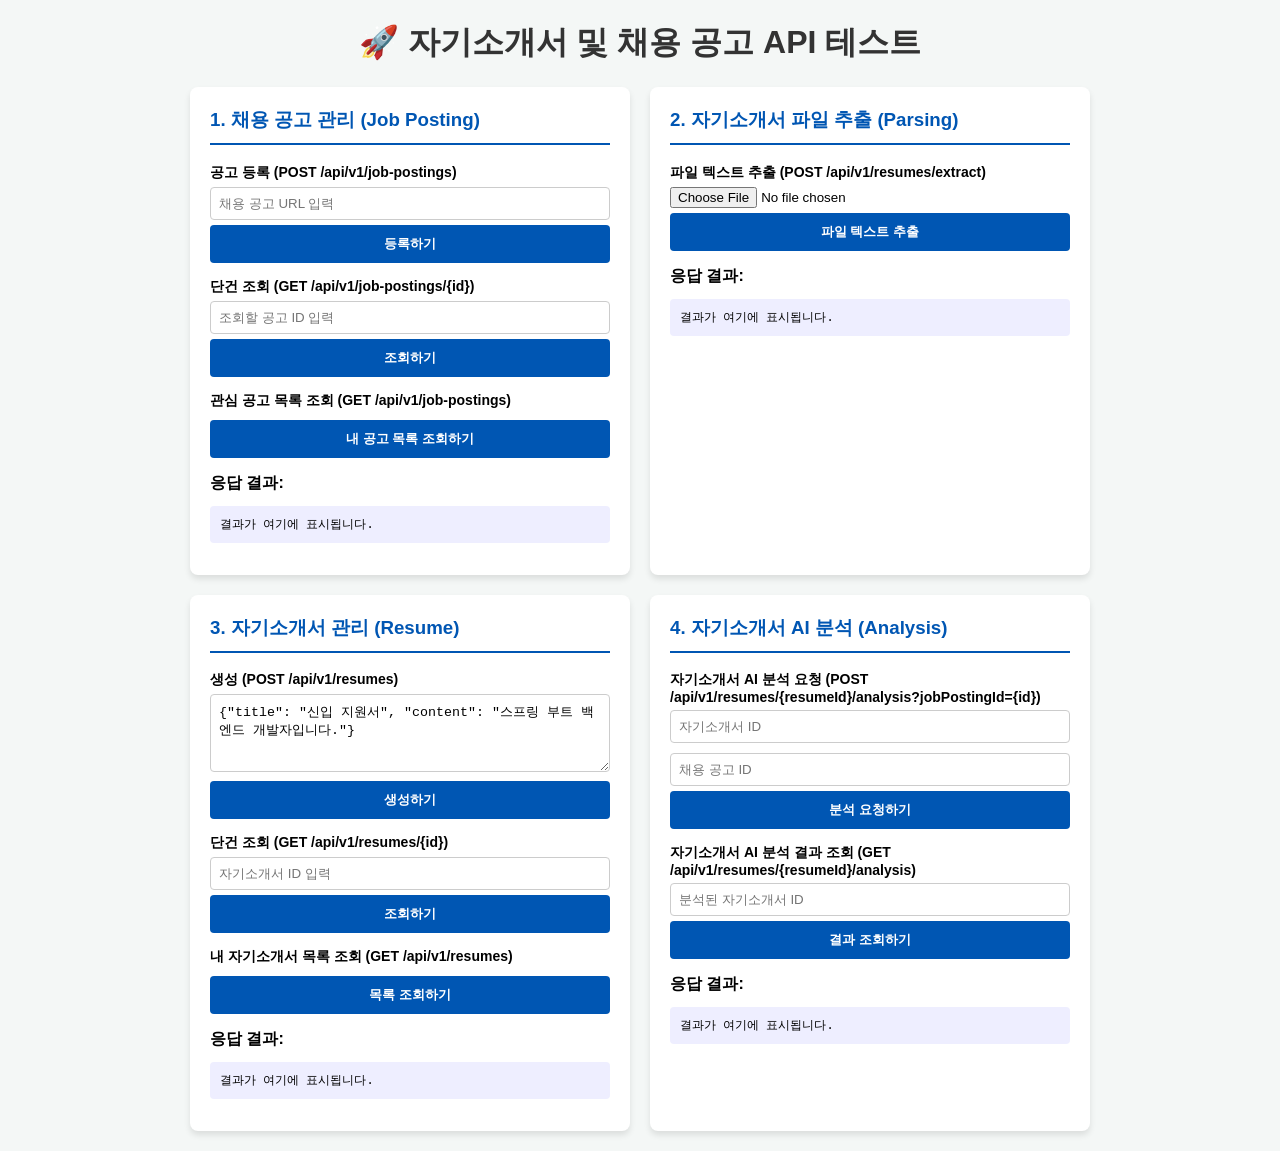
==== src/main/resources/static/resume.html @ 6eb159da "[Fix] 자기소개서 AI 분석 로직 수정 [Refactor] 이름 변경 ResumeAnalysisResponse => AnalysisResponse ResumeAnalysisCo" ====
<!DOCTYPE html>
<html lang="ko">
<head>
    <meta charset="UTF-8">
    <meta name="viewport" content="width=device-width, initial-scale=1.0">
    <title>자기소개서 & 공고 API 테스트 (resume.html)</title>
    <style>
        body { font-family: 'Malgun Gothic', sans-serif; margin: 20px; background-color: #f4f7f6; }
        h1 { text-align: center; color: #333; }
        .container { display: flex; flex-wrap: wrap; gap: 20px; justify-content: center; }
        .card { background: white; border-radius: 8px; padding: 20px; width: 400px; box-shadow: 0 4px 6px rgba(0,0,0,0.1); }
        .card h3 { margin-top: 0; color: #0056b3; border-bottom: 2px solid #0056b3; padding-bottom: 10px; }
        .form-group { margin-bottom: 15px; }
        label { display: block; margin-bottom: 5px; font-weight: bold; font-size: 14px; }
        input[type="text"], input[type="number"], textarea { width: 100%; padding: 8px; border: 1px solid #ccc; border-radius: 4px; box-sizing: border-box; }
        button { background-color: #0056b3; color: white; border: none; padding: 10px 15px; border-radius: 4px; cursor: pointer; width: 100%; font-weight: bold; margin-top: 5px; }
        button:hover { background-color: #004494; }
        pre { background: #eef; padding: 10px; border-radius: 4px; overflow-x: auto; font-size: 12px; max-height: 200px; white-space: pre-wrap; word-wrap: break-word; }
        .response-box { margin-top: 10px; }
    </style>
</head>
<body>

<h1>🚀 자기소개서 및 채용 공고 API 테스트</h1>

<div class="container">

    <div class="card">
        <h3>1. 채용 공고 관리 (Job Posting)</h3>

        <div class="form-group">
            <label>공고 등록 (POST /api/v1/job-postings)</label>
            <label for="jobPostingUrl"></label><input type="text" id="jobPostingUrl" placeholder="채용 공고 URL 입력">
            <button onclick="createJobPosting()">등록하기</button>
        </div>

        <div class="form-group">
            <label>단건 조회 (GET /api/v1/job-postings/{id})</label>
            <label for="jobPostingId"></label><input type="number" id="jobPostingId" placeholder="조회할 공고 ID 입력">
            <button onclick="getJobPosting()">조회하기</button>
        </div>

        <div class="form-group">
            <label>관심 공고 목록 조회 (GET /api/v1/job-postings)</label>
            <button onclick="getMySavedJobPostings()">내 공고 목록 조회하기</button>
        </div>

        <div class="response-box">
            <strong>응답 결과:</strong>
            <pre id="jobPostingResult">결과가 여기에 표시됩니다.</pre>
        </div>
    </div>

    <div class="card">
        <h3>2. 자기소개서 파일 추출 (Parsing)</h3>
        <div class="form-group">
            <label>파일 텍스트 추출 (POST /api/v1/resumes/extract)</label>
            <input type="file" id="resumeFile" accept=".hwpx,.pdf,.doc,.docx">
            <button onclick="extractResumeText()">파일 텍스트 추출</button>
        </div>
        <div class="response-box">
            <strong>응답 결과:</strong>
            <pre id="parsingResult">결과가 여기에 표시됩니다.</pre>
        </div>
    </div>

    <div class="card">
        <h3>3. 자기소개서 관리 (Resume)</h3>

        <div class="form-group">
            <label> 생성 (POST /api/v1/resumes)</label>
            <label for="resumeContent"></label><textarea id="resumeContent" placeholder='JSON 형태 입력 예: {"title": "신입 백엔드 지원", "content": "열심히 하겠습니다."}' rows="4">{"title": "신입 지원서", "content": "스프링 부트 백엔드 개발자입니다."}</textarea>
            <button onclick="createResume()">생성하기</button>
        </div>

        <div class="form-group">
            <label>단건 조회 (GET /api/v1/resumes/{id})</label>
            <label for="getResumeId"></label><input type="number" id="getResumeId" placeholder="자기소개서 ID 입력">
            <button onclick="getResume()">조회하기</button>
        </div>

        <div class="form-group">
            <label>내 자기소개서 목록 조회 (GET /api/v1/resumes)</label>
            <button onclick="getMyResumes()">목록 조회하기</button>
        </div>

        <div class="response-box">
            <strong>응답 결과:</strong>
            <pre id="resumeResult">결과가 여기에 표시됩니다.</pre>
        </div>
    </div>

    <div class="card">
        <h3>4. 자기소개서 AI 분석 (Analysis)</h3>

        <div class="form-group">
            <label>자기소개서 AI 분석 요청 (POST /api/v1/resumes/{resumeId}/analysis?jobPostingId={id})</label>
            <label for="ResumeId"></label><input type="number" id="ResumeId" placeholder="자기소개서 ID">
            <label for="Job-PostingId"></label><input type="number" id="Job-PostingId" placeholder="채용 공고 ID" style="margin-top:5px;">
            <button onclick="analyzeResume()">분석 요청하기</button>
        </div>

        <div class="form-group">
            <label>자기소개서 AI 분석 결과 조회 (GET /api/v1/resumes/{resumeId}/analysis)</label>
            <label for="resultAnalysisResumeId"></label><input type="number" id="resultAnalysisResumeId" placeholder="분석된 자기소개서 ID">
            <button onclick="getAnalysisResult()">결과 조회하기</button>
        </div>

        <div class="response-box">
            <strong>응답 결과:</strong>
            <pre id="analysisResult">결과가 여기에 표시됩니다.</pre>
        </div>
    </div>

</div>

<script>
    // 현재 세션의 Authorization 토큰이 있다면 여기에 추가 (테스트용)
    // Spring Security 설정에 따라 토큰이 필요할 수 있습니다.
    const headers = {
        'Content-Type': 'application/json'
        // 'Authorization': 'Bearer 토큰값'
    };

    function printResult(elementId, data) {
        document.getElementById(elementId).innerText = JSON.stringify(data, null, 2);
    }

    // --- 1. Job Posting API ---
    async function createJobPosting() {
        const url = document.getElementById('jobPostingUrl').value;
        const requestBody = { postingUrl: url };
        try {
            const res = await fetch('/api/v1/job-postings', { method: 'POST', headers, body: JSON.stringify(requestBody) });
            printResult('jobPostingResult', await res.json());
        } catch (e) { printResult('jobPostingResult', { error: e.message }); }
    }

    async function getJobPosting() {
        const id = document.getElementById('jobPostingId').value;
        if (!id) return alert("ID를 입력하세요.");
        try {
            const res = await fetch(`/api/v1/job-postings/${id}`, { headers });
            printResult('jobPostingResult', await res.json());
        } catch (e) { printResult('jobPostingResult', { error: e.message }); }
    }

    async function getMySavedJobPostings() {
        try {
            const res = await fetch(`/api/v1/job-postings`, { headers });
            printResult('jobPostingResult', await res.json());
        } catch (e) { printResult('jobPostingResult', { error: e.message }); }
    }

    // --- 2. Resume Parsing API ---
    async function extractResumeText() {
        const fileInput = document.getElementById('resumeFile');
        if (fileInput.files.length === 0) return alert("파일을 선택해주세요.");

        const formData = new FormData();
        formData.append("file", fileInput.files[0]);

        try {
            // 파일 업로드 시에는 Content-Type을 브라우저가 자동 설정하도록 headers를 비웁니다.
            const res = await fetch('/api/v1/resumes/extract', { method: 'POST', body: formData });
            printResult('parsingResult', await res.json());
        } catch (e) { printResult('parsingResult', { error: e.message }); }
    }

    // --- 3. Resume API ---
    async function createResume() {
        const contentStr = document.getElementById('resumeContent').value;
        try {
            const requestBody = JSON.parse(contentStr);
            const res = await fetch('/api/v1/resumes', { method: 'POST', headers, body: JSON.stringify(requestBody) });
            printResult('resumeResult', await res.json());
        } catch (e) { alert("JSON 형식이 올바르지 않습니다."); printResult('resumeResult', { error: e.message }); }
    }

    async function getResume() {
        const id = document.getElementById('getResumeId').value;
        if (!id) return alert("ID를 입력하세요.");
        try {
            const res = await fetch(`/api/v1/resumes/${id}`, { headers });
            printResult('resumeResult', await res.json());
        } catch (e) { printResult('resumeResult', { error: e.message }); }
    }

    async function getMyResumes() {
        try {
            const res = await fetch(`/api/v1/resumes`, { headers });
            printResult('resumeResult', await res.json());
        } catch (e) { printResult('resumeResult', { error: e.message }); }
    }

    // --- 4. Resume Analysis API ---
    async function analyzeResume() {
        const resumeId = document.getElementById('ResumeId').value;
        const jobPostingId = document.getElementById('JobPostingId').value;
        if (!resumeId || !jobPostingId) return alert("자기소개서 ID와 공고 ID를 모두 입력하세요.");
        try {
            const res = await fetch(`/api/v1/resumes/${resumeId}/analysis?jobPostingId=${jobPostingId}`, { method: 'POST', headers });
            printResult('analysisResult', await res.json());
        } catch (e) { printResult('analysisResult', { error: e.message }); }
    }

    async function getAnalysisResult() {
        const resumeId = document.getElementById('resultAnalysisResumeId').value;
        if (!resumeId) return alert("자기소개서 ID를 입력하세요.");
        try {
            const res = await fetch(`/api/v1/resumes/${resumeId}/analysis`, { headers });
            printResult('analysisResult', await res.json());
        } catch (e) { printResult('analysisResult', { error: e.message }); }
    }
</script>

</body>
</html>
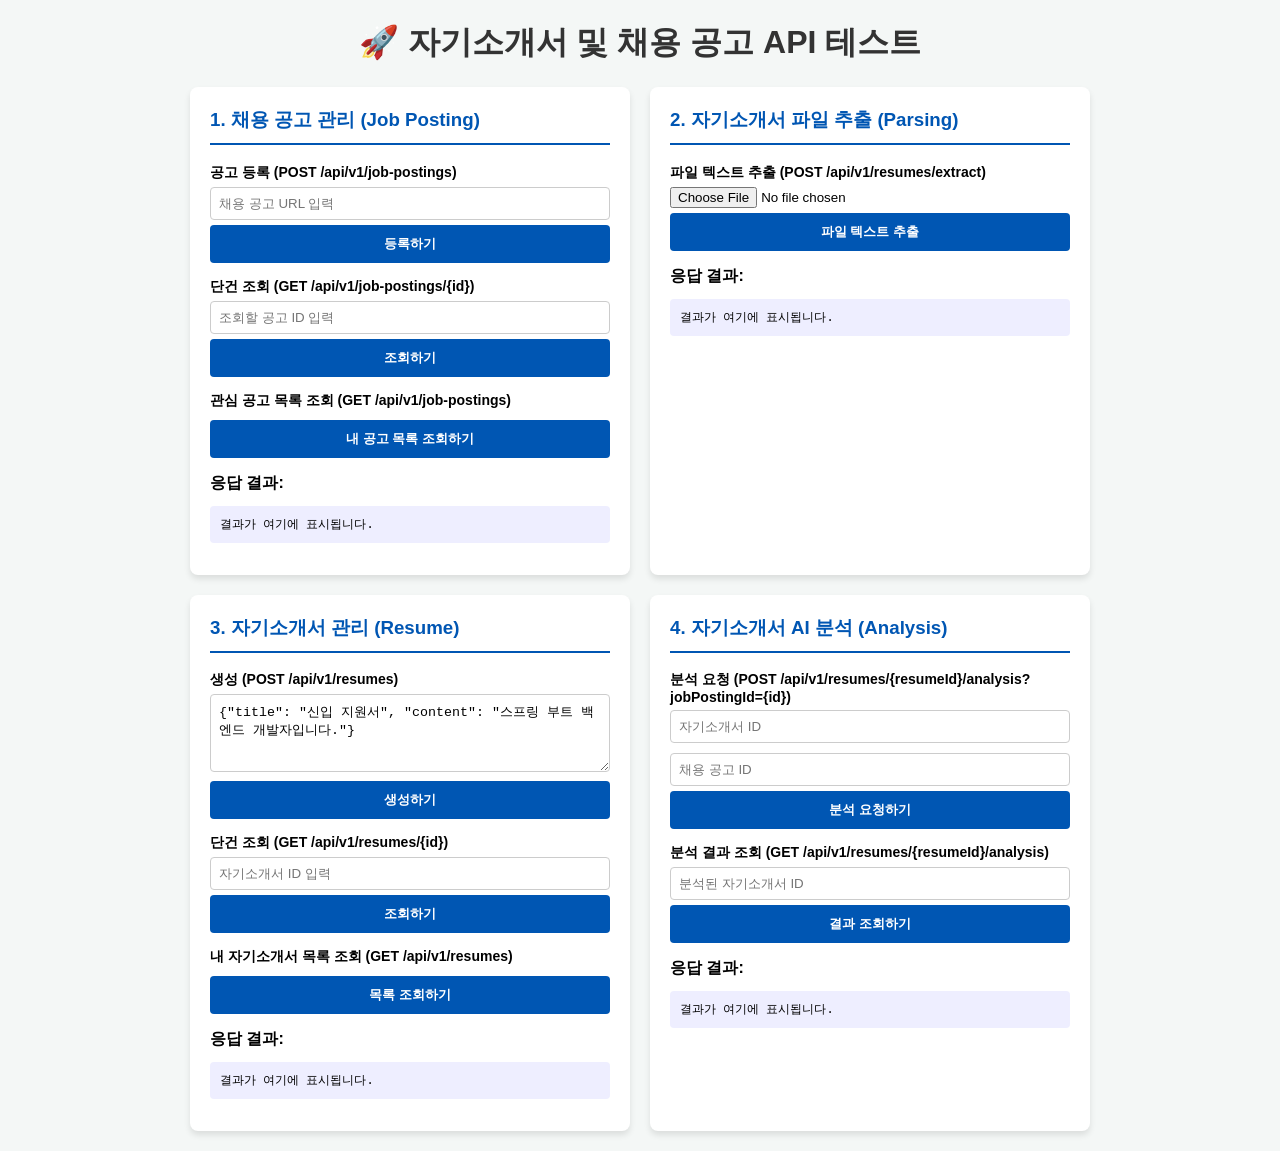
==== commit f27f94f3: "[feat] 1.AnalysisType Enum 생성 첨삭) 1.자소서 첨삭 전 후 리포트 2. 채용공고 - 자소서 매칭 리포트 2. ERD.md 추가 column 추가 [Fix]" ====
--- a/src/main/resources/static/resume.html
+++ b/src/main/resources/static/resume.html
@@ -94,14 +94,17 @@
         <h3>4. 자기소개서 AI 분석 (Analysis)</h3>
 
         <div class="form-group">
-            <label>자기소개서 AI 분석 요청 (POST /api/v1/resumes/{resumeId}/analysis?jobPostingId={id})</label>
-            <label for="ResumeId"></label><input type="number" id="ResumeId" placeholder="자기소개서 ID">
-            <label for="Job-PostingId"></label><input type="number" id="Job-PostingId" placeholder="채용 공고 ID" style="margin-top:5px;">
-            <button onclick="analyzeResume()">분석 요청하기</button>
-        </div>
-
-        <div class="form-group">
-            <label>자기소개서 AI 분석 결과 조회 (GET /api/v1/resumes/{resumeId}/analysis)</label>
+            <label>분석 요청 (POST /api/v1/resumes/{resumeId}/analysis?jobPostingId={id})</label>
+            <label for="analysisResumeId"></label><input type="number" id="analysisResumeId" placeholder="자기소개서 ID">
+            <label for="analysisJobPostingId"></label><input type="number" id="analysisJobPostingId" placeholder="채용 공고 ID" style="margin-top:5px;">
+            <button id="analyzeBtn" onclick="analyzeResume()">분석 요청하기</button>
+
+            <div id="loadingStatus" style="margin-top: 10px; font-weight: bold; color: #0056b3; font-size: 14px; text-align: center; display: none;">
+            </div>
+        </div>
+
+        <div class="form-group">
+            <label>분석 결과 조회 (GET /api/v1/resumes/{resumeId}/analysis)</label>
             <label for="resultAnalysisResumeId"></label><input type="number" id="resultAnalysisResumeId" placeholder="분석된 자기소개서 ID">
             <button onclick="getAnalysisResult()">결과 조회하기</button>
         </div>
@@ -115,7 +118,6 @@
 </div>
 
 <script>
-    // 현재 세션의 Authorization 토큰이 있다면 여기에 추가 (테스트용)
     // Spring Security 설정에 따라 토큰이 필요할 수 있습니다.
     const headers = {
         'Content-Type': 'application/json'
@@ -195,13 +197,54 @@
 
     // --- 4. Resume Analysis API ---
     async function analyzeResume() {
-        const resumeId = document.getElementById('ResumeId').value;
-        const jobPostingId = document.getElementById('JobPostingId').value;
+        const resumeId = document.getElementById('analysisResumeId').value;
+        const jobPostingId = document.getElementById('analysisJobPostingId').value;
+        const btn = document.getElementById('analyzeBtn');
+        const statusDiv = document.getElementById('loadingStatus');
+
         if (!resumeId || !jobPostingId) return alert("자기소개서 ID와 공고 ID를 모두 입력하세요.");
-        try {
-            const res = await fetch(`/api/v1/resumes/${resumeId}/analysis?jobPostingId=${jobPostingId}`, { method: 'POST', headers });
-            printResult('analysisResult', await res.json());
-        } catch (e) { printResult('analysisResult', { error: e.message }); }
+
+        // 1. 초기 세팅 (버튼 비활성화 및 스피너/메시지 노출)
+        btn.disabled = true;
+        btn.style.backgroundColor = "#ccc";
+        btn.innerText = "분석 요청 중...";
+
+        statusDiv.style.display = "block";
+        statusDiv.innerText = "⏳ AI가 이력서를 분석할 준비를 하고 있습니다.";
+
+        // 2. 타이머 설정
+        // 5초 후 메시지 변경
+        const timer1 = setTimeout(() => {
+            statusDiv.innerText = "🔄 현재 이용자가 많아 순차적으로 대기 중입니다. 잠시만 기다려주세요.";
+        }, 5000);
+
+        // 15초 후 메시지 변경
+        const timer2 = setTimeout(() => {
+            statusDiv.innerText = "⚠️ 요청이 폭주하여 처리가 지연되고 있습니다. 창을 닫지 말고 조금만 더 기다려주세요!";
+            statusDiv.style.color = "#d9534f"; // 약간의 경고(빨간) 색상으로 변경
+        }, 15000);
+
+        try {
+            // API 호출
+            const res = await fetch(`/api/v1/resumes/${resumeId}/analysis?jobPostingId=${jobPostingId}`, {
+                method: 'POST',
+                headers
+            });
+            const data = await res.json();
+            printResult('analysisResult', data);
+        } catch (e) {
+            printResult('analysisResult', { error: e.message });
+        } finally {
+            // 3. 종료 시 타이머 해제 및 UI 초기화
+            clearTimeout(timer1);
+            clearTimeout(timer2);
+
+            btn.disabled = false;
+            btn.style.backgroundColor = "#0056b3";
+            btn.innerText = "분석 요청하기";
+            statusDiv.style.display = "none";
+            statusDiv.style.color = "#0056b3"; // 색상 복구
+        }
     }
 
     async function getAnalysisResult() {
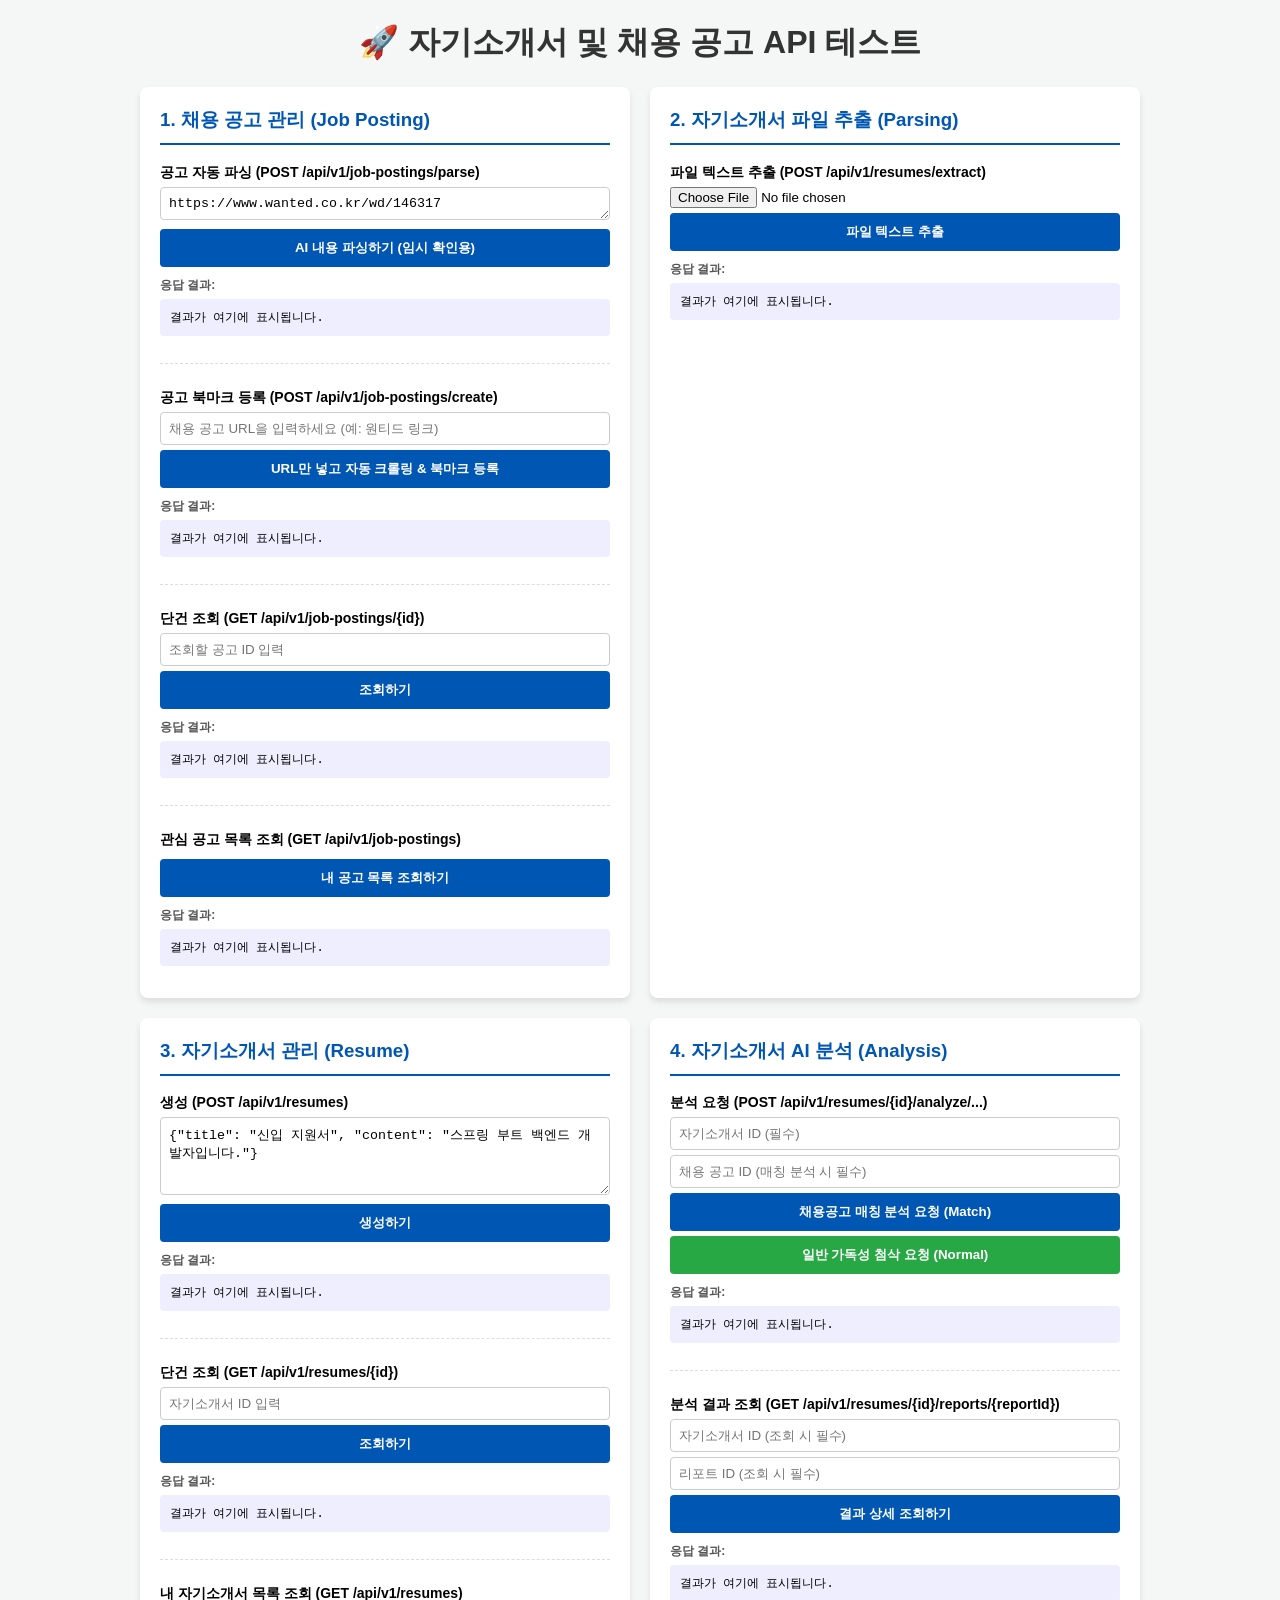
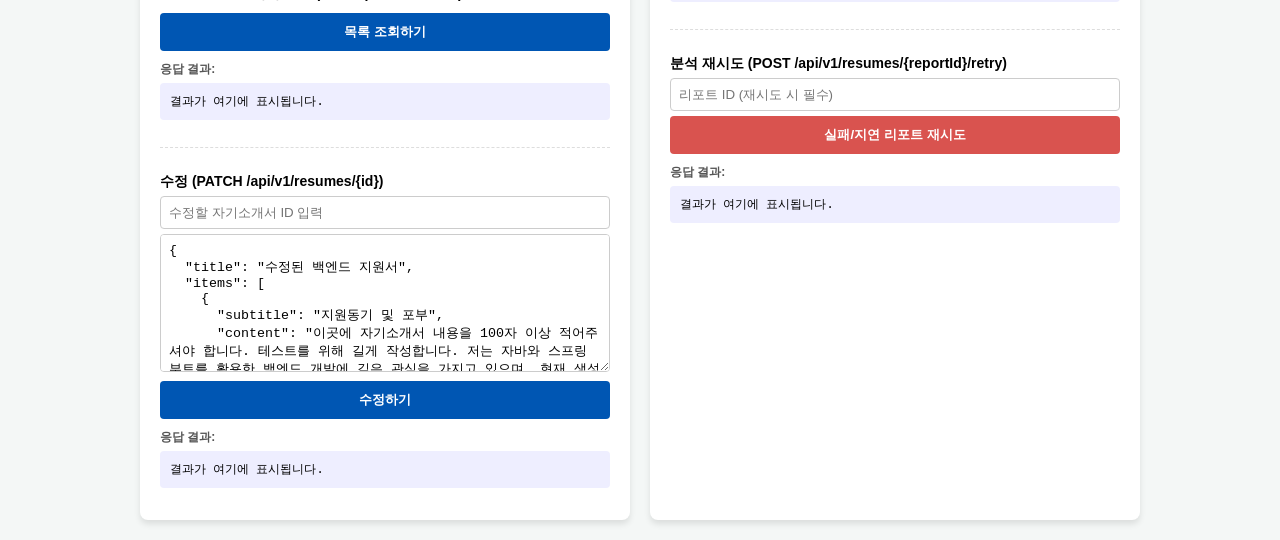
==== commit 06a40237: "자소서 첨삭 트랙 분리 (Normal, Match) 채용공고 URL 크롤링시 주요업무,자격요건,우대 사항, 복리 후생, 예상 면접 질문 리스트 생성 (JobPostingParseR" ====
--- a/src/main/resources/static/resume.html
+++ b/src/main/resources/static/resume.html
@@ -8,15 +8,17 @@
         body { font-family: 'Malgun Gothic', sans-serif; margin: 20px; background-color: #f4f7f6; }
         h1 { text-align: center; color: #333; }
         .container { display: flex; flex-wrap: wrap; gap: 20px; justify-content: center; }
-        .card { background: white; border-radius: 8px; padding: 20px; width: 400px; box-shadow: 0 4px 6px rgba(0,0,0,0.1); }
+        .card { background: white; border-radius: 8px; padding: 20px; width: 450px; box-shadow: 0 4px 6px rgba(0,0,0,0.1); }
         .card h3 { margin-top: 0; color: #0056b3; border-bottom: 2px solid #0056b3; padding-bottom: 10px; }
-        .form-group { margin-bottom: 15px; }
+        .form-group { margin-bottom: 25px; padding-bottom: 15px; border-bottom: 1px dashed #ddd; }
+        .form-group:last-child { border-bottom: none; margin-bottom: 0; padding-bottom: 0; }
         label { display: block; margin-bottom: 5px; font-weight: bold; font-size: 14px; }
         input[type="text"], input[type="number"], textarea { width: 100%; padding: 8px; border: 1px solid #ccc; border-radius: 4px; box-sizing: border-box; }
         button { background-color: #0056b3; color: white; border: none; padding: 10px 15px; border-radius: 4px; cursor: pointer; width: 100%; font-weight: bold; margin-top: 5px; }
         button:hover { background-color: #004494; }
-        pre { background: #eef; padding: 10px; border-radius: 4px; overflow-x: auto; font-size: 12px; max-height: 200px; white-space: pre-wrap; word-wrap: break-word; }
+        pre { background: #eef; padding: 10px; border-radius: 4px; overflow-x: auto; font-size: 12px; max-height: 200px; white-space: pre-wrap; word-wrap: break-word; margin-top: 5px;}
         .response-box { margin-top: 10px; }
+        .response-title { font-size: 12px; font-weight: bold; color: #555; }
     </style>
 </head>
 <body>
@@ -29,25 +31,42 @@
         <h3>1. 채용 공고 관리 (Job Posting)</h3>
 
         <div class="form-group">
-            <label>공고 등록 (POST /api/v1/job-postings)</label>
-            <label for="jobPostingUrl"></label><input type="text" id="jobPostingUrl" placeholder="채용 공고 URL 입력">
-            <button onclick="createJobPosting()">등록하기</button>
+            <label>공고 자동 파싱 (POST /api/v1/job-postings/parse)</label>
+            <textarea id ="parseUrl" placeholder="URL 형태 입력" rows="1">https://www.wanted.co.kr/wd/146317</textarea>
+            <button onclick="parseJobPosting()">AI 내용 파싱하기 (임시 확인용)</button>
+            <div class="response-box">
+                <div class="response-title">응답 결과:</div>
+                <pre id="parseJobPostingResult">결과가 여기에 표시됩니다.</pre>
+            </div>
+        </div>
+
+        <div class="form-group">
+            <label>공고 북마크 등록 (POST /api/v1/job-postings/create)</label>
+            <input type="text" id="bmUrl" placeholder="채용 공고 URL을 입력하세요 (예: 원티드 링크)">
+            <button onclick="createJobBookmark()">URL만 넣고 자동 크롤링 & 북마크 등록</button>
+            <div class="response-box">
+                <div class="response-title">응답 결과:</div>
+                <pre id="createJobBookmarkResult">결과가 여기에 표시됩니다.</pre>
+            </div>
         </div>
 
         <div class="form-group">
             <label>단건 조회 (GET /api/v1/job-postings/{id})</label>
-            <label for="jobPostingId"></label><input type="number" id="jobPostingId" placeholder="조회할 공고 ID 입력">
+            <input type="number" id="jobPostingId" placeholder="조회할 공고 ID 입력">
             <button onclick="getJobPosting()">조회하기</button>
+            <div class="response-box">
+                <div class="response-title">응답 결과:</div>
+                <pre id="getJobPostingResult">결과가 여기에 표시됩니다.</pre>
+            </div>
         </div>
 
         <div class="form-group">
             <label>관심 공고 목록 조회 (GET /api/v1/job-postings)</label>
             <button onclick="getMySavedJobPostings()">내 공고 목록 조회하기</button>
-        </div>
-
-        <div class="response-box">
-            <strong>응답 결과:</strong>
-            <pre id="jobPostingResult">결과가 여기에 표시됩니다.</pre>
+            <div class="response-box">
+                <div class="response-title">응답 결과:</div>
+                <pre id="getMySavedJobPostingsResult">결과가 여기에 표시됩니다.</pre>
+            </div>
         </div>
     </div>
 
@@ -57,10 +76,10 @@
             <label>파일 텍스트 추출 (POST /api/v1/resumes/extract)</label>
             <input type="file" id="resumeFile" accept=".hwpx,.pdf,.doc,.docx">
             <button onclick="extractResumeText()">파일 텍스트 추출</button>
-        </div>
-        <div class="response-box">
-            <strong>응답 결과:</strong>
-            <pre id="parsingResult">결과가 여기에 표시됩니다.</pre>
+            <div class="response-box">
+                <div class="response-title">응답 결과:</div>
+                <pre id="extractResumeTextResult">결과가 여기에 표시됩니다.</pre>
+            </div>
         </div>
     </div>
 
@@ -68,57 +87,101 @@
         <h3>3. 자기소개서 관리 (Resume)</h3>
 
         <div class="form-group">
-            <label> 생성 (POST /api/v1/resumes)</label>
-            <label for="resumeContent"></label><textarea id="resumeContent" placeholder='JSON 형태 입력 예: {"title": "신입 백엔드 지원", "content": "열심히 하겠습니다."}' rows="4">{"title": "신입 지원서", "content": "스프링 부트 백엔드 개발자입니다."}</textarea>
+            <label>생성 (POST /api/v1/resumes)</label>
+            <textarea id="resumeContent" placeholder='JSON 형태 입력' rows="4">{"title": "신입 지원서", "content": "스프링 부트 백엔드 개발자입니다."}</textarea>
             <button onclick="createResume()">생성하기</button>
+            <div class="response-box">
+                <div class="response-title">응답 결과:</div>
+                <pre id="createResumeResult">결과가 여기에 표시됩니다.</pre>
+            </div>
         </div>
 
         <div class="form-group">
             <label>단건 조회 (GET /api/v1/resumes/{id})</label>
-            <label for="getResumeId"></label><input type="number" id="getResumeId" placeholder="자기소개서 ID 입력">
+            <input type="number" id="getResumeId" placeholder="자기소개서 ID 입력">
             <button onclick="getResume()">조회하기</button>
+            <div class="response-box">
+                <div class="response-title">응답 결과:</div>
+                <pre id="getResumeResult">결과가 여기에 표시됩니다.</pre>
+            </div>
         </div>
 
         <div class="form-group">
             <label>내 자기소개서 목록 조회 (GET /api/v1/resumes)</label>
             <button onclick="getMyResumes()">목록 조회하기</button>
-        </div>
-
-        <div class="response-box">
-            <strong>응답 결과:</strong>
-            <pre id="resumeResult">결과가 여기에 표시됩니다.</pre>
-        </div>
+            <div class="response-box">
+                <div class="response-title">응답 결과:</div>
+                <pre id="getMyResumesResult">결과가 여기에 표시됩니다.</pre>
+            </div>
+        </div>
+
+        <div class="form-group">
+            <label>수정 (PATCH /api/v1/resumes/{id})</label>
+            <input type="number" id="updateResumeId" placeholder="수정할 자기소개서 ID 입력" style="margin-bottom: 5px;">
+            <textarea id="updateResumeContent" placeholder='수정할 JSON 형태 입력' rows="8">
+{
+  "title": "수정된 백엔드 지원서",
+  "items": [
+    {
+      "subtitle": "지원동기 및 포부",
+      "content": "이곳에 자기소개서 내용을 100자 이상 적어주셔야 합니다. 테스트를 위해 길게 작성합니다. 저는 자바와 스프링 부트를 활용한 백엔드 개발에 깊은 관심을 가지고 있으며, 현재 생성형 AI를 활용한 백엔드 개발자 양성 과정을 수료하며 실무 역량을 키우고 있습니다. 끊임없이 성장하는 개발자가 되겠습니다!"
+    }
+  ]
+}
+            </textarea>
+            <button onclick="updateResume()">수정하기</button>
+            <div class="response-box">
+                <div class="response-title">응답 결과:</div>
+                <pre id="updateResumeResult">결과가 여기에 표시됩니다.</pre>
+            </div>
+        </div>
+
     </div>
 
     <div class="card">
         <h3>4. 자기소개서 AI 분석 (Analysis)</h3>
 
         <div class="form-group">
-            <label>분석 요청 (POST /api/v1/resumes/{resumeId}/analysis?jobPostingId={id})</label>
-            <label for="analysisResumeId"></label><input type="number" id="analysisResumeId" placeholder="자기소개서 ID">
-            <label for="analysisJobPostingId"></label><input type="number" id="analysisJobPostingId" placeholder="채용 공고 ID" style="margin-top:5px;">
-            <button id="analyzeBtn" onclick="analyzeResume()">분석 요청하기</button>
+            <label>분석 요청 (POST /api/v1/resumes/{id}/analyze/...)</label>
+            <input type="number" id="analysisResumeId" placeholder="자기소개서 ID (필수)">
+            <input type="number" id="analysisJobPostingId" placeholder="채용 공고 ID (매칭 분석 시 필수)" style="margin-top:5px;">
+            <button id="analyzeMatchBtn" onclick="requestAnalysis('match')">채용공고 매칭 분석 요청 (Match)</button>
+            <button id="analyzeNormalBtn" onclick="requestAnalysis('normal')" style="background-color: #28a745;">일반 가독성 첨삭 요청 (Normal)</button>
 
             <div id="loadingStatus" style="margin-top: 10px; font-weight: bold; color: #0056b3; font-size: 14px; text-align: center; display: none;">
             </div>
-        </div>
-
-        <div class="form-group">
-            <label>분석 결과 조회 (GET /api/v1/resumes/{resumeId}/analysis)</label>
-            <label for="resultAnalysisResumeId"></label><input type="number" id="resultAnalysisResumeId" placeholder="분석된 자기소개서 ID">
-            <button onclick="getAnalysisResult()">결과 조회하기</button>
-        </div>
-
-        <div class="response-box">
-            <strong>응답 결과:</strong>
-            <pre id="analysisResult">결과가 여기에 표시됩니다.</pre>
-        </div>
+            <div class="response-box">
+                <div class="response-title">응답 결과:</div>
+                <pre id="requestAnalysisResult">결과가 여기에 표시됩니다.</pre>
+            </div>
+        </div>
+
+        <div class="form-group">
+            <label>분석 결과 조회 (GET /api/v1/resumes/{id}/reports/{reportId})</label>
+            <input type="number" id="lookupResumeId" placeholder="자기소개서 ID (조회 시 필수)">
+            <input type="number" id="lookupReportId" placeholder="리포트 ID (조회 시 필수)" style="margin-top:5px;">
+            <button onclick="getAnalysisResult()">결과 상세 조회하기</button>
+            <div class="response-box">
+                <div class="response-title">응답 결과:</div>
+                <pre id="getAnalysisResultResult">결과가 여기에 표시됩니다.</pre>
+            </div>
+        </div>
+
+        <div class="form-group">
+            <label>분석 재시도 (POST /api/v1/resumes/{reportId}/retry)</label>
+            <input type="number" id="retryReportId" placeholder="리포트 ID (재시도 시 필수)">
+            <button onclick="retryAnalysis()" style="background-color: #d9534f;">실패/지연 리포트 재시도</button>
+            <div class="response-box">
+                <div class="response-title">응답 결과:</div>
+                <pre id="retryAnalysisResult">결과가 여기에 표시됩니다.</pre>
+            </div>
+        </div>
+
     </div>
 
 </div>
 
 <script>
-    // Spring Security 설정에 따라 토큰이 필요할 수 있습니다.
     const headers = {
         'Content-Type': 'application/json'
         // 'Authorization': 'Bearer 토큰값'
@@ -129,13 +192,36 @@
     }
 
     // --- 1. Job Posting API ---
-    async function createJobPosting() {
-        const url = document.getElementById('jobPostingUrl').value;
-        const requestBody = { postingUrl: url };
-        try {
-            const res = await fetch('/api/v1/job-postings', { method: 'POST', headers, body: JSON.stringify(requestBody) });
-            printResult('jobPostingResult', await res.json());
-        } catch (e) { printResult('jobPostingResult', { error: e.message }); }
+    async function parseJobPosting() {
+        const url = document.getElementById('parseUrl').value.trim();
+        if (!url) return alert("크롤링할 URL을 입력하세요.");
+        try {
+            const res = await fetch(`/api/v1/job-postings/parse?url=${encodeURIComponent(url)}`, { method: 'POST', headers });
+            printResult('parseJobPostingResult', await res.json());
+        } catch (e) { printResult('parseJobPostingResult', { error: e.message }); }
+    }
+
+    async function createJobBookmark() {
+        const url = document.getElementById('bmUrl').value.trim();
+
+        if (!url) return alert("URL 링크를 입력하세요.");
+
+        const requestBody = {
+            companyName: "",
+            jobTitle: "",
+            postingUrl: url
+        };
+
+        try {
+            const res = await fetch('/api/v1/job-postings/create', {
+                method: 'POST',
+                headers,
+                body: JSON.stringify(requestBody)
+            });
+            printResult('createJobBookmarkResult', await res.json());
+        } catch (e) {
+            printResult('createJobBookmarkResult', { error: e.message });
+        }
     }
 
     async function getJobPosting() {
@@ -143,16 +229,17 @@
         if (!id) return alert("ID를 입력하세요.");
         try {
             const res = await fetch(`/api/v1/job-postings/${id}`, { headers });
-            printResult('jobPostingResult', await res.json());
-        } catch (e) { printResult('jobPostingResult', { error: e.message }); }
+            printResult('getJobPostingResult', await res.json());
+        } catch (e) { printResult('getJobPostingResult', { error: e.message }); }
     }
 
     async function getMySavedJobPostings() {
         try {
             const res = await fetch(`/api/v1/job-postings`, { headers });
-            printResult('jobPostingResult', await res.json());
-        } catch (e) { printResult('jobPostingResult', { error: e.message }); }
-    }
+            printResult('getMySavedJobPostingsResult', await res.json());
+        } catch (e) { printResult('getMySavedJobPostingsResult', { error: e.message }); }
+    }
+
 
     // --- 2. Resume Parsing API ---
     async function extractResumeText() {
@@ -163,11 +250,11 @@
         formData.append("file", fileInput.files[0]);
 
         try {
-            // 파일 업로드 시에는 Content-Type을 브라우저가 자동 설정하도록 headers를 비웁니다.
             const res = await fetch('/api/v1/resumes/extract', { method: 'POST', body: formData });
-            printResult('parsingResult', await res.json());
-        } catch (e) { printResult('parsingResult', { error: e.message }); }
-    }
+            printResult('extractResumeTextResult', await res.json());
+        } catch (e) { printResult('extractResumeTextResult', { error: e.message }); }
+    }
+
 
     // --- 3. Resume API ---
     async function createResume() {
@@ -175,8 +262,8 @@
         try {
             const requestBody = JSON.parse(contentStr);
             const res = await fetch('/api/v1/resumes', { method: 'POST', headers, body: JSON.stringify(requestBody) });
-            printResult('resumeResult', await res.json());
-        } catch (e) { alert("JSON 형식이 올바르지 않습니다."); printResult('resumeResult', { error: e.message }); }
+            printResult('createResumeResult', await res.json());
+        } catch (e) { alert("JSON 형식이 올바르지 않습니다."); printResult('createResumeResult', { error: e.message }); }
     }
 
     async function getResume() {
@@ -184,76 +271,96 @@
         if (!id) return alert("ID를 입력하세요.");
         try {
             const res = await fetch(`/api/v1/resumes/${id}`, { headers });
-            printResult('resumeResult', await res.json());
-        } catch (e) { printResult('resumeResult', { error: e.message }); }
+            printResult('getResumeResult', await res.json());
+        } catch (e) { printResult('getResumeResult', { error: e.message }); }
     }
 
     async function getMyResumes() {
         try {
             const res = await fetch(`/api/v1/resumes`, { headers });
-            printResult('resumeResult', await res.json());
-        } catch (e) { printResult('resumeResult', { error: e.message }); }
-    }
+            printResult('getMyResumesResult', await res.json());
+        } catch (e) { printResult('getMyResumesResult', { error: e.message }); }
+    }
+
+    async function updateResume() {
+        const id = document.getElementById('updateResumeId').value;
+        const contentStr = document.getElementById('updateResumeContent').value;
+
+        if (!id) return alert("수정할 자기소개서 ID를 입력하세요.");
+
+        try {
+            const requestBody = JSON.parse(contentStr);
+            const res = await fetch(`/api/v1/resumes/${id}`, { method: 'PATCH', headers, body: JSON.stringify(requestBody) });
+            printResult('updateResumeResult', await res.json());
+        } catch (e) { alert("JSON 형식이 올바르지 않습니다."); printResult('updateResumeResult', { error: e.message }); }
+    }
+
 
     // --- 4. Resume Analysis API ---
-    async function analyzeResume() {
+    async function requestAnalysis(type) {
         const resumeId = document.getElementById('analysisResumeId').value;
         const jobPostingId = document.getElementById('analysisJobPostingId').value;
-        const btn = document.getElementById('analyzeBtn');
+        const btn1 = document.getElementById('analyzeMatchBtn');
+        const btn2 = document.getElementById('analyzeNormalBtn');
         const statusDiv = document.getElementById('loadingStatus');
 
-        if (!resumeId || !jobPostingId) return alert("자기소개서 ID와 공고 ID를 모두 입력하세요.");
-
-        // 1. 초기 세팅 (버튼 비활성화 및 스피너/메시지 노출)
-        btn.disabled = true;
-        btn.style.backgroundColor = "#ccc";
-        btn.innerText = "분석 요청 중...";
-
+        if (!resumeId) return alert("자기소개서 ID를 입력하세요.");
+        if (type === 'match' && !jobPostingId) return alert("매칭 분석을 위해 채용 공고 ID를 입력하세요.");
+
+        btn1.disabled = true; btn2.disabled = true;
+        btn1.style.backgroundColor = "#ccc"; btn2.style.backgroundColor = "#ccc";
         statusDiv.style.display = "block";
+        statusDiv.style.color = "#0056b3";
         statusDiv.innerText = "⏳ AI가 이력서를 분석할 준비를 하고 있습니다.";
 
-        // 2. 타이머 설정
-        // 5초 후 메시지 변경
-        const timer1 = setTimeout(() => {
-            statusDiv.innerText = "🔄 현재 이용자가 많아 순차적으로 대기 중입니다. 잠시만 기다려주세요.";
-        }, 5000);
-
-        // 15초 후 메시지 변경
-        const timer2 = setTimeout(() => {
-            statusDiv.innerText = "⚠️ 요청이 폭주하여 처리가 지연되고 있습니다. 창을 닫지 말고 조금만 더 기다려주세요!";
-            statusDiv.style.color = "#d9534f"; // 약간의 경고(빨간) 색상으로 변경
-        }, 15000);
-
-        try {
-            // API 호출
-            const res = await fetch(`/api/v1/resumes/${resumeId}/analysis?jobPostingId=${jobPostingId}`, {
-                method: 'POST',
-                headers
-            });
+        const timer1 = setTimeout(() => { statusDiv.innerText = "🔄 현재 이용자가 많아 순차적으로 대기 중입니다. 잠시만 기다려주세요."; }, 10000);
+        const timer2 = setTimeout(() => { statusDiv.innerText = "⚠️ 요청이 폭주하여 처리가 지연되고 있습니다. 창을 닫지 말고 조금만 더 기다려주세요!"; statusDiv.style.color = "#d9534f"; }, 20000);
+
+        try {
+            const url = type === 'match'
+                ? `/api/v1/resumes/${resumeId}/analyze/match`
+                : `/api/v1/resumes/${resumeId}/analyze/normal`;
+
+            const options = { method: 'POST', headers };
+
+            if (type === 'match') {
+                options.body = JSON.stringify({ jobPostingId: jobPostingId });
+            }
+
+            const res = await fetch(url, options);
             const data = await res.json();
-            printResult('analysisResult', data);
+            printResult('requestAnalysisResult', data);
         } catch (e) {
-            printResult('analysisResult', { error: e.message });
+            printResult('requestAnalysisResult', { error: e.message });
         } finally {
-            // 3. 종료 시 타이머 해제 및 UI 초기화
             clearTimeout(timer1);
             clearTimeout(timer2);
-
-            btn.disabled = false;
-            btn.style.backgroundColor = "#0056b3";
-            btn.innerText = "분석 요청하기";
+            btn1.disabled = false; btn2.disabled = false;
+            btn1.style.backgroundColor = "#0056b3"; btn2.style.backgroundColor = "#28a745";
             statusDiv.style.display = "none";
-            statusDiv.style.color = "#0056b3"; // 색상 복구
+            statusDiv.style.color = "#0056b3";
         }
     }
 
     async function getAnalysisResult() {
-        const resumeId = document.getElementById('resultAnalysisResumeId').value;
-        if (!resumeId) return alert("자기소개서 ID를 입력하세요.");
-        try {
-            const res = await fetch(`/api/v1/resumes/${resumeId}/analysis`, { headers });
-            printResult('analysisResult', await res.json());
-        } catch (e) { printResult('analysisResult', { error: e.message }); }
+        const resumeId = document.getElementById('lookupResumeId').value;
+        const reportId = document.getElementById('lookupReportId').value;
+        if (!resumeId || !reportId) return alert("자기소개서 ID와 리포트 ID를 모두 입력하세요.");
+
+        try {
+            const res = await fetch(`/api/v1/resumes/${resumeId}/reports/${reportId}`, { headers });
+            printResult('getAnalysisResultResult', await res.json());
+        } catch (e) { printResult('getAnalysisResultResult', { error: e.message }); }
+    }
+
+    async function retryAnalysis() {
+        const reportId = document.getElementById('retryReportId').value;
+        if (!reportId) return alert("재시도할 리포트 ID를 입력하세요.");
+
+        try {
+            const res = await fetch(`/api/v1/resumes/${reportId}/retry`, { method: 'POST', headers });
+            printResult('retryAnalysisResult', await res.json());
+        } catch (e) { printResult('retryAnalysisResult', { error: e.message }); }
     }
 </script>
 
